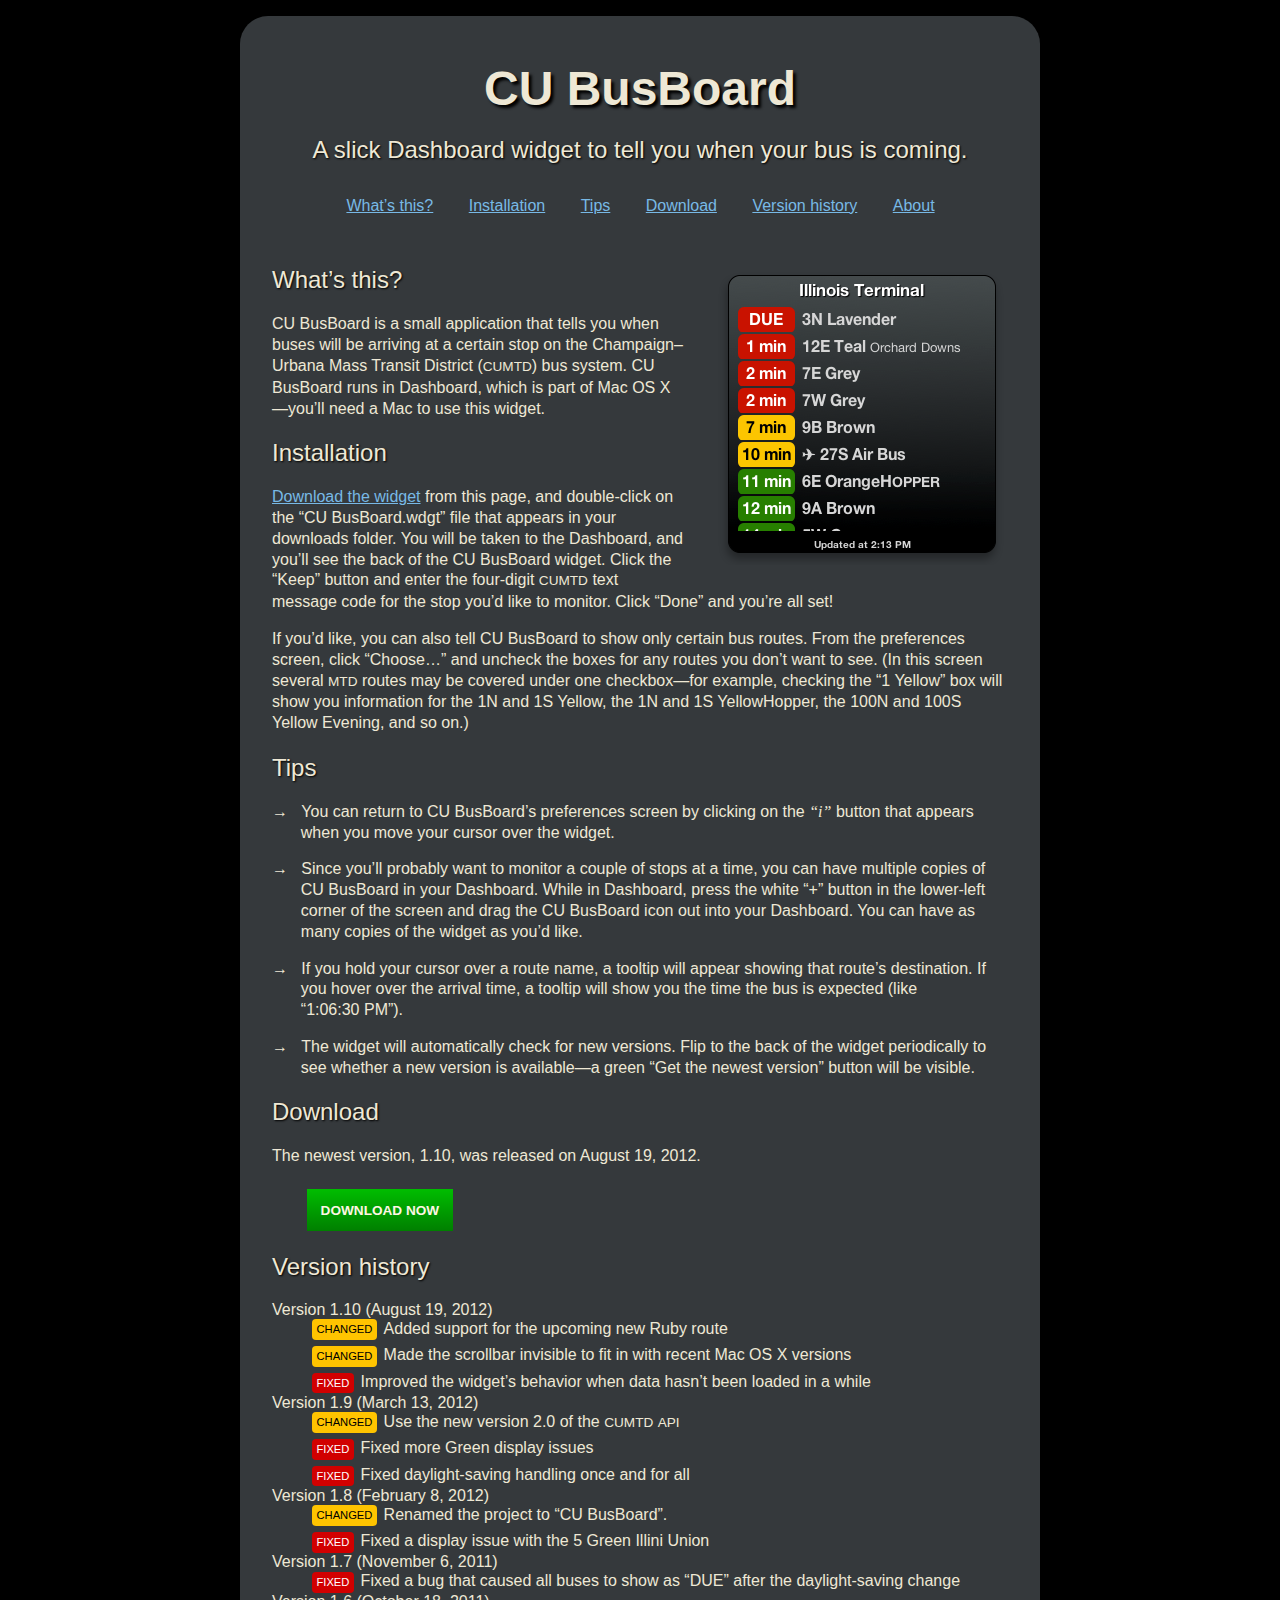
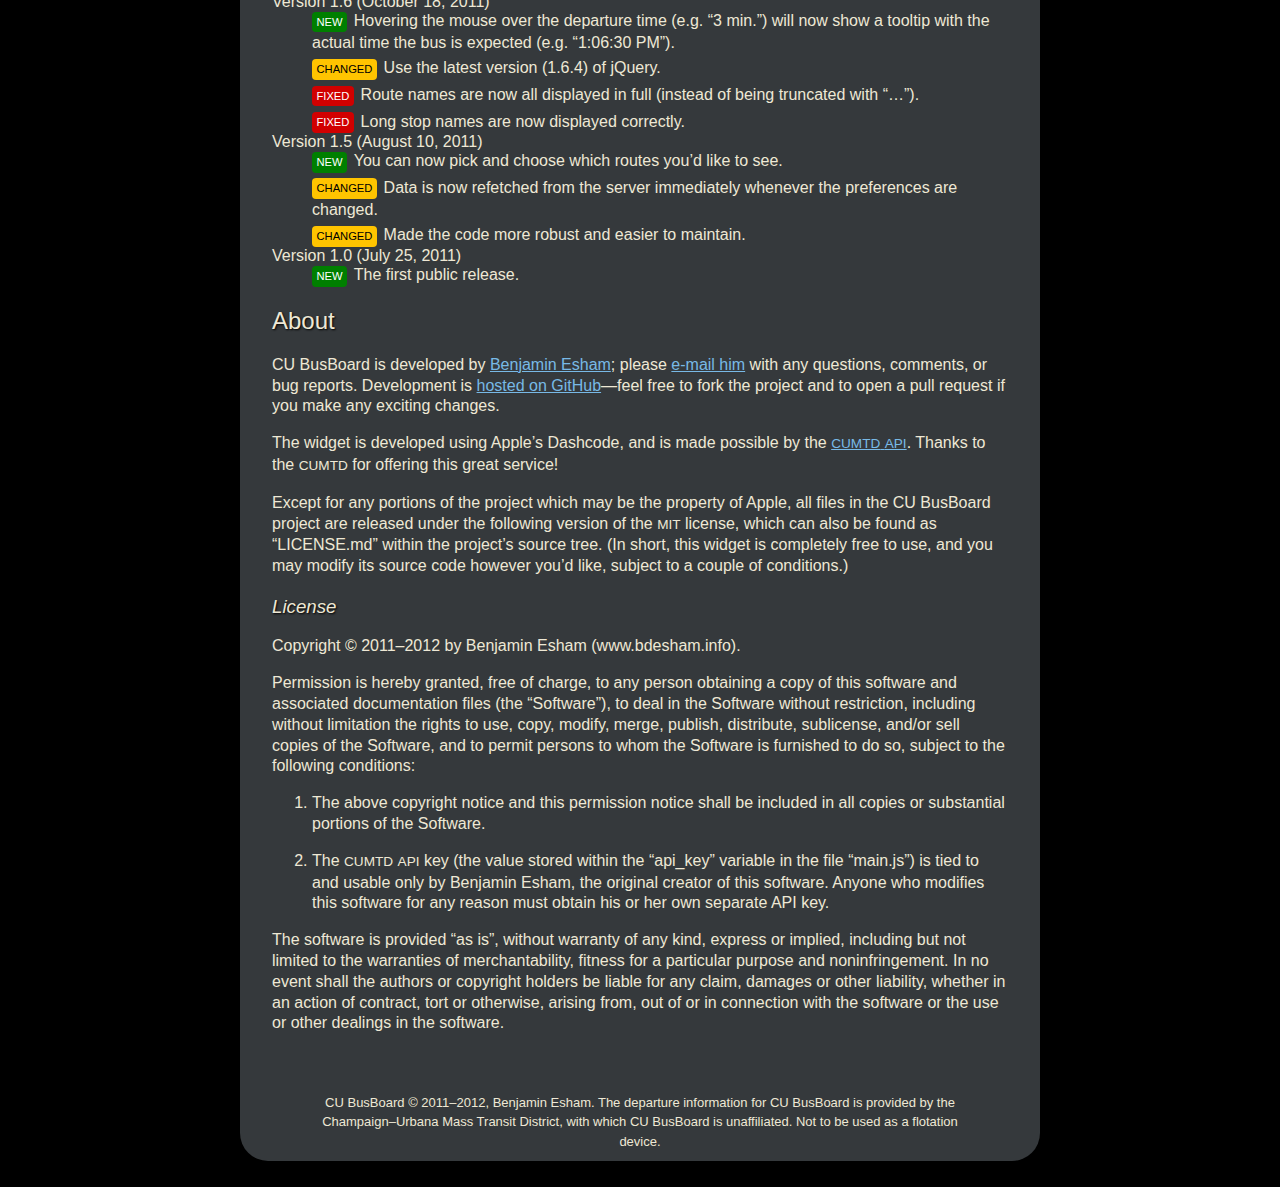
==== index.html @ a44c21e2 "Add "sizes" attribute to icon link" ====
<!DOCTYPE html>

<html itemscope itemtype="http://schema.org/SoftwareApplication">

<head>
	<meta charset="utf-8"/>
	<meta name="viewport" content="width=800"/>
	<meta itemprop="inLanguage" content="en"/>
	<meta itemprop="countriesSupported" content="us"/>

	<link rel="stylesheet" type="text/css" href="style.css"/>
	<!--[if lt IE 9]><script src="http://html5shim.googlecode.com/svn/trunk/html5.js"></script><![endif]--> 

	<title>CU BusBoard</title>

	<link rel="icon" type="image/png" sizes="16x16 32x32" href="/cu-busboard/favicon.png"/>
	<link rel="canonical" href="http://bdesham.github.com/cu-busboard/"/>

	<script type="text/javascript">
		var _gaq = [['_setAccount', 'UA-24697270-1'], ['_trackPageview']];

		(function() {
		var ga = document.createElement('script');
		ga.src ='http://www.google-analytics.com/ga.js';
		var s = document.getElementsByTagName('script')[0];
		s.parentNode.insertBefore(ga, s);
		})();
	</script>
</head>

<body>
	
<div id="content">

<hgroup>
	<h1 itemprop="name">CU BusBoard</h1>
	<h2>A slick Dashboard widget to tell you when your bus is coming.</h2>
</hgroup>

<nav>
<ul>
	<li><a href="#whatsthis">What’s this?</a></li>
	<li><a href="#installation">Installation</a></li>
	<li><a href="#tips">Tips</a></li>
	<li><a href="#download">Download</a></li>
	<li><a href="#versionhistory">Version history</a></li>
	<li><a href="#about">About</a></li>
</ul>
</nav>

<div id="main-content">

<div id="screenshot"><img src="screenshot.png" width="292" height="302" alt="Screenshot" itemprop="screenshot"/></div>

<section id="whatsthis">

<h2>What’s this?</h2>

<p>CU BusBoard is a small application that tells you when buses will be arriving at a certain stop on the Champaign–Urbana Mass Transit District (<abbr>CUMTD</abbr>) bus system. CU BusBoard runs in Dashboard, which is part of <span itemprop="operatingSystem">Mac OS X</span>—you’ll need a Mac to use this widget.</p>

</section>

<section id="installation">

<h2>Installation</h2>

<p><a href="#download">Download the widget</a> from this page, and double-click on the “CU BusBoard.wdgt” file that appears in your downloads folder. You will be taken to the Dashboard, and you’ll see the back of the CU BusBoard widget. Click the “Keep” button and enter the four-digit <abbr>CUMTD</abbr> text message code for the stop you’d like to monitor. Click “Done” and you’re all set!</p>

<p>If you’d like, you can also tell CU BusBoard to show only certain bus routes. From the preferences screen, click “Choose…” and uncheck the boxes for any routes you don’t want to see. (In this screen several <abbr>MTD</abbr> routes may be covered under one checkbox—for example, checking the “1 Yellow” box will show you information for the 1N and 1S Yellow, the 1N and 1S YellowHopper, the 100N and 100S Yellow Evening, and so on.)</p>

</section>

<section id="tips">

<h2>Tips</h2>

<ul class="tips">

<li>You can return to CU BusBoard’s preferences screen by clicking on the <span style="font-family: 'Times New Roman', serif; font-style: italic">“i”</span> button that appears when you move your cursor over the widget.</li>

<li>Since you’ll probably want to monitor a couple of stops at a time, you can have multiple copies of CU BusBoard in your Dashboard. While in Dashboard, press the white “+” button in the lower-left corner of the screen and drag the CU BusBoard icon out into your Dashboard. You can have as many copies of the widget as you’d like.</li>

<li>If you hold your cursor over a route name, a tooltip will appear showing that route’s destination. If you hover over the arrival time, a tooltip will show you the time the bus is expected (like “1:06:30&nbsp;PM”).</li>

<li>The widget will automatically check for new versions. Flip to the back of the widget periodically to see whether a new version is available—a green “Get the newest version” button will be visible.</li>

</ul>

</section>

<section id="download">

<h2>Download</h2>

<p>The newest version, <span itemprop="softwareVersion">1.10</span>, was released on <span itemprop="dateModified">August 19, 2012</span>.</p>

<p class="download-button"><a href="https://github.com/downloads/bdesham/cu-busboard/CU_BusBoard.zip" itemprop="downloadUrl">Download Now</a></p>

</section>

<section id="versionhistory">

<h2>Version history</h2>

<dl class="versions">
	<dt>Version 1.10 (August 19, 2012)</dt>
	<dd><ul itemprop="releaseNotes">
		<li class="changed">Added support for the upcoming new Ruby route</li>
		<li class="changed">Made the scrollbar invisible to fit in with recent Mac OS X versions</li>
		<li class="fixed">Improved the widget’s behavior when data hasn’t been loaded in a while</li>
	</ul></dd>

	<dt>Version 1.9 (March 13, 2012)</dt>
	<dd><ul>
		<li class="changed">Use the new version 2.0 of the <abbr>CUMTD</abbr> <abbr>API</abbr></li>
		<li class="fixed">Fixed more Green display issues</li>
		<li class="fixed">Fixed daylight-saving handling once and for all</li>
	</ul></dd>

	<dt>Version 1.8 (February 8, 2012)</dt>
	<dd><ul>
		<li class="changed">Renamed the project to “CU BusBoard”.</li>
		<li class="fixed">Fixed a display issue with the 5 Green Illini Union</li>
	</ul></dd>

	<dt>Version 1.7 (November 6, 2011)</dt>
	<dd><ul>
		<li class="fixed">Fixed a bug that caused all buses to show as “DUE” after the daylight-saving change</li>
	</ul></dd>

	<dt>Version 1.6 (October 18, 2011)</dt>
	<dd><ul>
		<li class="new">Hovering the mouse over the departure time (e.g.&nbsp;“3&nbsp;min.”) will now show a tooltip with the actual time the bus is expected (e.g.&nbsp;“1:06:30&nbsp;PM”).</li>
		<li class="changed">Use the latest version (1.6.4) of jQuery.</li>
		<li class="fixed">Route names are now all displayed in full (instead of being truncated with&nbsp;“…”).</li>
		<li class="fixed">Long stop names are now displayed correctly.</li>
	</ul></dd>

	<dt>Version 1.5 (August 10, 2011)</dt>
	<dd><ul>
		<li class="new">You can now pick and choose which routes you’d like to see.</li>
		<li class="changed">Data is now refetched from the server immediately whenever the preferences are changed.</li>
		<li class="changed">Made the code more robust and easier to maintain.</li>
	</ul></dd>

	<dt>Version 1.0 (July 25, 2011)</dt>
	<dd><ul>
		<li class="new">The first public release.</li>
	</ul></dd>
</dl>

</section>

<section id="about">

<h2>About</h2>

<p>CU BusBoard is developed by <a href="http://www.bdesham.info">Benjamin Esham</a>; please <a href="mailto:&#x63;&#x75;&#x62;&#x75;&#x73;&#x62;&#x6f;&#x61;&#x72;&#x64;&#x40;&#x62;&#x64;&#x65;&#x73;&#x68;&#x61;&#x6d;&#x2e;&#x69;&#x6e;&#x66;&#x6f;">e-mail him</a> with any questions, comments, or bug reports. Development is <a href="https://github.com/bdesham/cu-busboard">hosted on GitHub</a>—feel free to fork the project and to open a pull request if you make any exciting changes.</p>

<p>The widget is developed using Apple’s Dashcode, and is made possible by the <a href="http://developer.cumtd.com/"><abbr>CUMTD</abbr> <abbr>API</abbr></a>. Thanks to the <abbr>CUMTD</abbr> for offering this great service!</p>

<p>Except for any portions of the project which may be the property of Apple, all files in the CU BusBoard project are released under the following version of the <abbr>MIT</abbr> license, which can also be found as “LICENSE.md” within the project’s source tree. (In short, this widget is completely free to use, and you may modify its source code however you’d like, subject to a couple of conditions.)</p>

<h3>License</h3>

<p>Copyright © 2011&ndash;2012 by <span itemprop="author">Benjamin Esham</span> (www.bdesham.info).</p>

<p>Permission is hereby granted, free of charge, to any person obtaining a copy of this software and associated documentation files (the “Software”), to deal in the Software without restriction, including without limitation the rights to use, copy, modify, merge, publish, distribute, sublicense, and/or sell copies of the Software, and to permit persons to whom the Software is furnished to do so, subject to the following conditions:</p>

<ol>
	<li><p>The above copyright notice and this permission notice shall be included in all copies or substantial portions of the Software.</p></li>
	<li><p>The <abbr>CUMTD</abbr> <abbr>API</abbr> key (the value stored within the “api_key” variable in the file “main.js”) is tied to and usable only by Benjamin Esham, the original creator of this software. Anyone who modifies this software for any reason must obtain his or her own separate API key.</p></li>
</ol>

<p><strong>The software is provided “as is”, without warranty of any kind, express or implied, including but not limited to the warranties of merchantability, fitness for a particular purpose and noninfringement. In no event shall the authors or copyright holders be liable for any claim, damages or other liability, whether in an action of contract, tort or otherwise, arising from, out of or in connection with the software or the use or other dealings in the software.</strong></p>

</section>

</div>

<footer>

<p>CU BusBoard © 2011&ndash;2012, Benjamin Esham. The departure information for CU BusBoard is provided by the Champaign–Urbana Mass Transit District, with which CU BusBoard is unaffiliated. Not to be used as a flotation device.</p>

</footer>

</div>

</body>

</html>
---- style.css ----
body {
  background-color: black;
  color: #eee8d5;
  max-width: 800px;
  font-family: "Helvetica Neue", "Helvetica", "Arial", sans-serif;
  font-size: 16px;
  margin: 0px auto; }
  body ::selection,
  body ::-moz-selection,
  body ::-webkit-selection {
    background-color: #ff6916;
    color: #eee8d5; }
  body a:link {
    color: #78b9e6; }
  body a:visited {
    color: #268bd2; }
  body a:hover {
    color: #fdf6e3; }
  body abbr {
    font-size: 85%; }
  body hgroup {
    text-align: center;
    color: #eee8d5;
    margin-top: 1em;
    margin-bottom: 0px;
    padding-top: 0.8em;
    padding-bottom: 0.8em; }
    body hgroup h1 {
      text-shadow: black 3px 3px 3px;
      font-size: 3em;
      margin-bottom: 0em; }
    body hgroup h2 {
      text-shadow: black 1px 1px 2px;
      font-weight: 200;
      font-size: 1.5em; }
  body nav ul {
    list-style-type: none;
    text-align: center;
    margin: 0em;
    padding: 0em; }
    body nav ul li {
      padding: 0em;
      margin-right: -1px;
      display: inline; }
    body nav ul li + li {
      padding-left: 2em; }
  body div#content {
    -moz-border-radius: 28px 28px 28px 28px;
    -webkit-border-radius: 28px 28px 28px 28px;
    border-radius: 28px 28px 28px 28px;
    background-color: #35393c; }
    body div#content div#main-content {
      margin: 0px;
      padding: 2em;
      /*> section:target > h2:after {
      		content: "\0020\2190";
      		font-family: "Lucida Grande", sans-serif;
      		color: $orange;
      }*/ }
      body div#content div#main-content > section > h2 {
        text-shadow: black 1px 1px 2px;
        font-weight: 400; }
      body div#content div#main-content > section > h3 {
        text-shadow: black 1px 1px 2px;
        font-weight: 400;
        font-style: italic; }
      body div#content div#main-content p, body div#content div#main-content ul li {
        font-weight: 200;
        line-height: 1.3em; }
        body div#content div#main-content p strong, body div#content div#main-content ul li strong {
          font-weight: normal; }
      body div#content div#main-content div#screenshot img {
        float: right;
        padding: 1em 0em;
        margin-left: 2em; }
        @media screen and (max-width: 600px) {
          body div#content div#main-content div#screenshot img {
            float: none;
            clear: both;
            padding: 0em;
            width: 292px;
            margin: 0em auto; } }
      body div#content div#main-content ul.tips {
        list-style: none;
        padding-left: 1.8em; }
        body div#content div#main-content ul.tips li {
          text-indent: -1.8em; }
        body div#content div#main-content ul.tips li + li {
          margin-top: 1em; }
        body div#content div#main-content ul.tips li:before {
          content: "\2192\00A0\00A0\00A0"; }
      body div#content div#main-content p.download-button {
        margin: 2em; }
        body div#content div#main-content p.download-button a:link,
        body div#content div#main-content p.download-button a:visited,
        body div#content div#main-content p.download-button a:hover {
          background: #00bd00;
          background: -moz-linear-gradient(top, #00bd00 0%, #007f00 100%);
          background: -webkit-gradient(linear, left top, left bottom, color-stop(0%, #00bd00), color-stop(100%, #007f00));
          background: -webkit-linear-gradient(top, #00bd00 0%, #007f00 100%);
          background: -o-linear-gradient(top, #00bd00 0%, #007f00 100%);
          background: -ms-linear-gradient(top, #00bd00 0%, #007f00 100%);
          filter: progid:DXImageTransform.Microsoft.gradient(startColorstr='#00bd00', 		endColorstr='#007f00', GradientType=0);
          background: linear-gradient(top, #00bd00 0%, #007f00 100%);
          color: #fdf6e3;
          padding: 1em;
          text-transform: uppercase;
          font-size: 85%;
          font-weight: bold; }
        body div#content div#main-content p.download-button a:link {
          border: 3px solid #35393c;
          text-decoration: none; }
        body div#content div#main-content p.download-button a:hover {
          -moz-border-radius: 4px 4px 4px 4px;
          -webkit-border-radius: 4px 4px 4px 4px;
          border-radius: 4px 4px 4px 4px;
          border: 3px solid #fdf6e3;
          text-decoration: underline; }
      body div#content div#main-content dl.versions dd {
        margin-left: 0em; }
        body div#content div#main-content dl.versions dd ul {
          list-style-type: none; }
          body div#content div#main-content dl.versions dd ul li {
            margin-left: 0em; }
          body div#content div#main-content dl.versions dd ul li + li {
            margin-top: 0.3em; }
          body div#content div#main-content dl.versions dd ul li.new:before {
            background-color: #007f00;
            -moz-border-radius: 4px 4px 4px 4px;
            -webkit-border-radius: 4px 4px 4px 4px;
            border-radius: 4px 4px 4px 4px;
            content: "New";
            text-transform: uppercase;
            font-size: 70%;
            color: white;
            margin-right: 0.6em;
            padding: 0.4em; }
          body div#content div#main-content dl.versions dd ul li.changed:before {
            background-color: #ffc400;
            -moz-border-radius: 4px 4px 4px 4px;
            -webkit-border-radius: 4px 4px 4px 4px;
            border-radius: 4px 4px 4px 4px;
            content: "Changed";
            text-transform: uppercase;
            font-size: 70%;
            color: black;
            margin-right: 0.6em;
            padding: 0.4em; }
          body div#content div#main-content dl.versions dd ul li.fixed:before {
            background-color: #d10000;
            -moz-border-radius: 4px 4px 4px 4px;
            -webkit-border-radius: 4px 4px 4px 4px;
            border-radius: 4px 4px 4px 4px;
            content: "Fixed";
            text-transform: uppercase;
            font-size: 70%;
            color: white;
            margin-right: 0.6em;
            padding: 0.4em; }
  body footer {
    text-align: center;
    color: #eee8d5;
    font-size: small;
    padding-top: 0.8em;
    padding-bottom: 0.8em;
    margin-bottom: 2em; }
    body footer p {
      width: 80%;
      margin: 0em auto;
      line-height: 1.5em; }

@media only screen and (max-device-width: 480px) {
  body {
    background-color: #35393c; } }
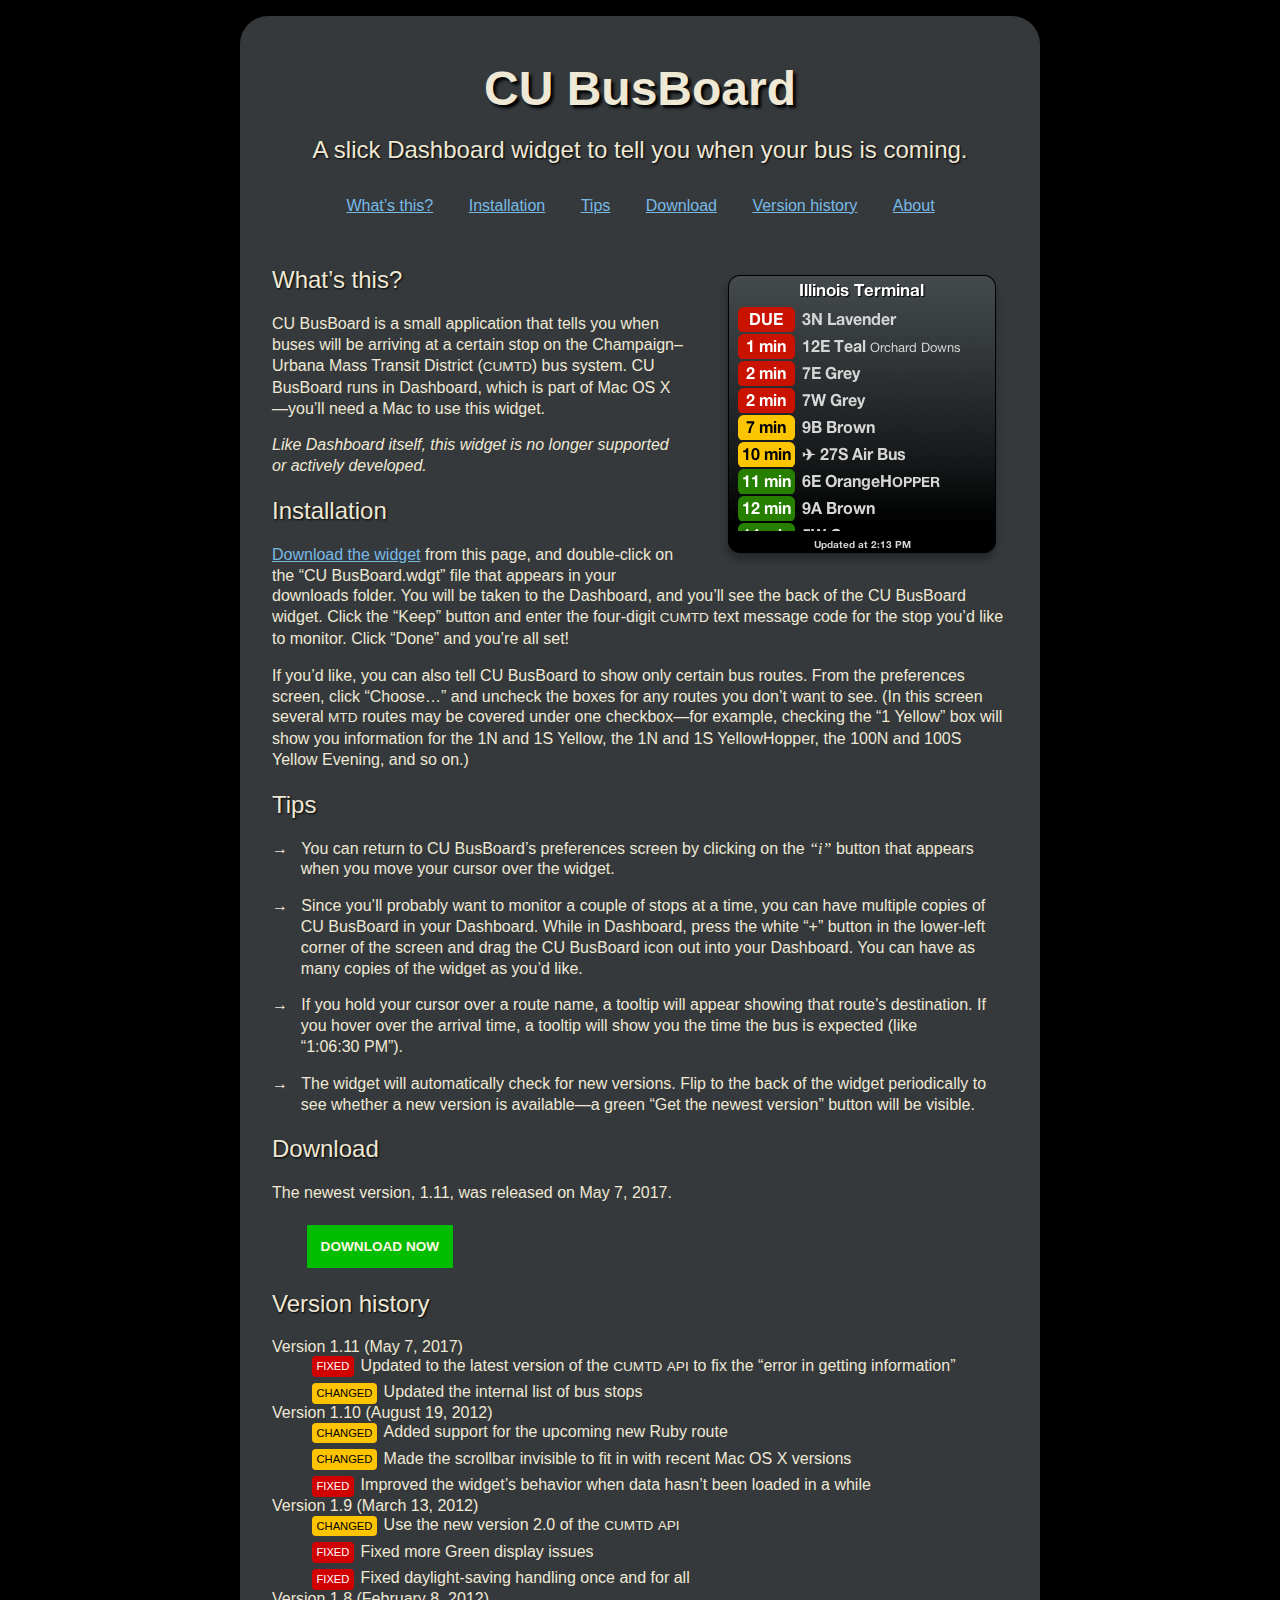
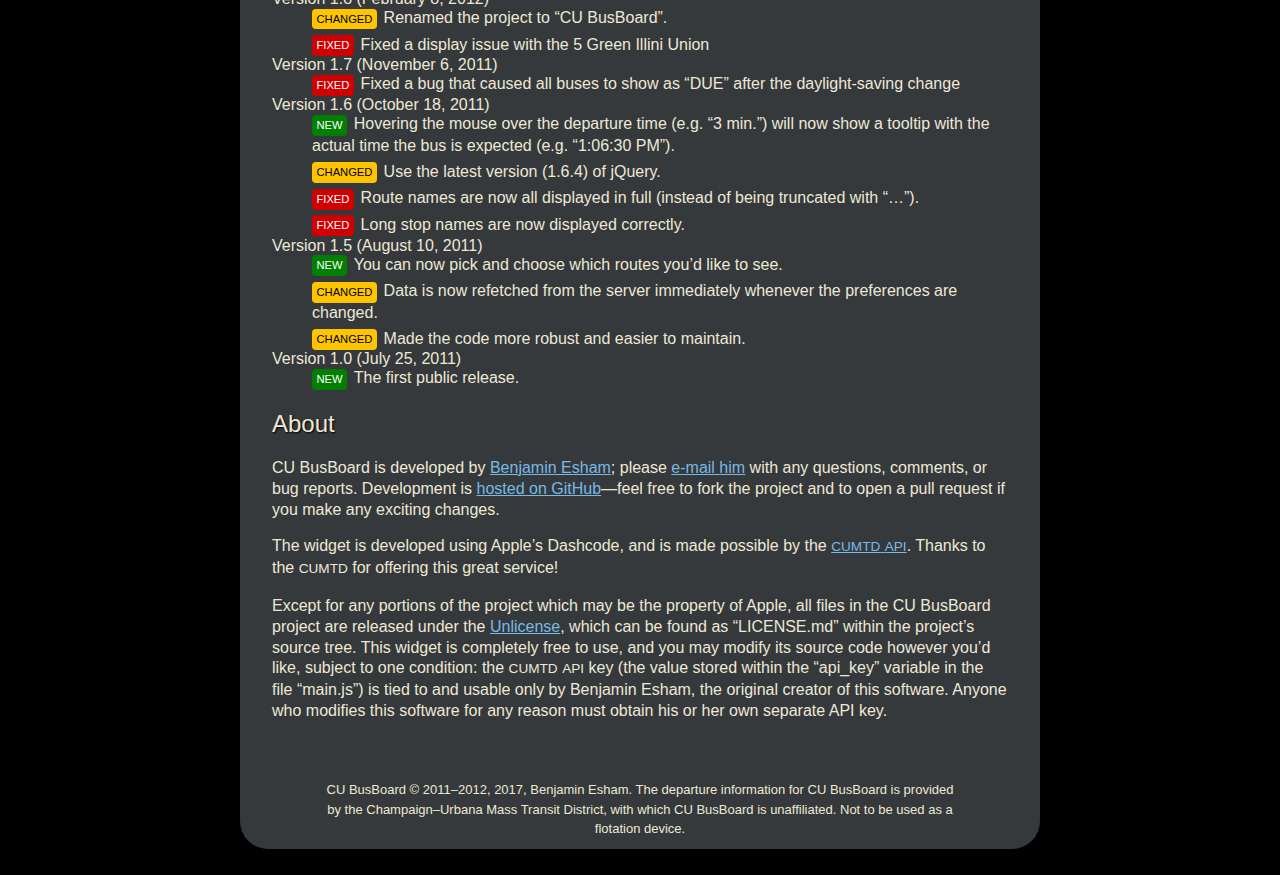
==== commit 845bc89b: "Overhaul the page; update for 1.11" ====
--- a/index.html
+++ b/index.html
@@ -14,14 +14,14 @@
 	<title>CU BusBoard</title>
 
 	<link rel="icon" type="image/png" sizes="16x16 32x32" href="/cu-busboard/favicon.png"/>
-	<link rel="canonical" href="http://bdesham.github.com/cu-busboard/"/>
+	<link rel="canonical" href="https://bdesham.github.com/cu-busboard/"/>
 
 	<script type="text/javascript">
 		var _gaq = [['_setAccount', 'UA-24697270-1'], ['_trackPageview']];
 
 		(function() {
 		var ga = document.createElement('script');
-		ga.src ='http://www.google-analytics.com/ga.js';
+		ga.src ='//www.google-analytics.com/ga.js';
 		var s = document.getElementsByTagName('script')[0];
 		s.parentNode.insertBefore(ga, s);
 		})();
@@ -58,6 +58,8 @@
 
 <p>CU BusBoard is a small application that tells you when buses will be arriving at a certain stop on the Champaign–Urbana Mass Transit District (<abbr>CUMTD</abbr>) bus system. CU BusBoard runs in Dashboard, which is part of <span itemprop="operatingSystem">Mac OS X</span>—you’ll need a Mac to use this widget.</p>
 
+<p><strong><em>Like Dashboard itself, this widget is no longer supported or actively developed.</em></strong></p>
+
 </section>
 
 <section id="installation">
@@ -92,7 +94,7 @@
 
 <h2>Download</h2>
 
-<p>The newest version, <span itemprop="softwareVersion">1.10</span>, was released on <span itemprop="dateModified">August 19, 2012</span>.</p>
+<p>The newest version, <span itemprop="softwareVersion">1.11</span>, was released on <span itemprop="dateModified">May 7, 2017</span>.</p>
 
 <p class="download-button"><a href="https://github.com/downloads/bdesham/cu-busboard/CU_BusBoard.zip" itemprop="downloadUrl">Download Now</a></p>
 
@@ -103,8 +105,14 @@
 <h2>Version history</h2>
 
 <dl class="versions">
+	<dt>Version 1.11 (May 7, 2017)</dt>
+	<dd><ul itemprop="releaseNotes">
+		<li class="fixed">Updated to the latest version of the <abbr>CUMTD</abbr> <abbr>API</abbr> to fix the “error in getting information”</li>
+		<li class="changed">Updated the internal list of bus stops</li>
+	</ul></dd>
+
 	<dt>Version 1.10 (August 19, 2012)</dt>
-	<dd><ul itemprop="releaseNotes">
+	<dd><ul>
 		<li class="changed">Added support for the upcoming new Ruby route</li>
 		<li class="changed">Made the scrollbar invisible to fit in with recent Mac OS X versions</li>
 		<li class="fixed">Improved the widget’s behavior when data hasn’t been loaded in a while</li>
@@ -155,24 +163,11 @@
 
 <h2>About</h2>
 
-<p>CU BusBoard is developed by <a href="http://www.bdesham.info">Benjamin Esham</a>; please <a href="mailto:&#x63;&#x75;&#x62;&#x75;&#x73;&#x62;&#x6f;&#x61;&#x72;&#x64;&#x40;&#x62;&#x64;&#x65;&#x73;&#x68;&#x61;&#x6d;&#x2e;&#x69;&#x6e;&#x66;&#x6f;">e-mail him</a> with any questions, comments, or bug reports. Development is <a href="https://github.com/bdesham/cu-busboard">hosted on GitHub</a>—feel free to fork the project and to open a pull request if you make any exciting changes.</p>
+<p>CU BusBoard is developed by <a href="https://esham.io">Benjamin Esham</a>; please <a href="mailto:&#x63;&#x75;&#x62;&#x75;&#x73;&#x62;&#x6f;&#x61;&#x72;&#x64;&#x40;&#x62;&#x64;&#x65;&#x73;&#x68;&#x61;&#x6d;&#x2e;&#x69;&#x6e;&#x66;&#x6f;">e-mail him</a> with any questions, comments, or bug reports. Development is <a href="https://github.com/bdesham/cu-busboard">hosted on GitHub</a>—feel free to fork the project and to open a pull request if you make any exciting changes.</p>
 
 <p>The widget is developed using Apple’s Dashcode, and is made possible by the <a href="http://developer.cumtd.com/"><abbr>CUMTD</abbr> <abbr>API</abbr></a>. Thanks to the <abbr>CUMTD</abbr> for offering this great service!</p>
 
-<p>Except for any portions of the project which may be the property of Apple, all files in the CU BusBoard project are released under the following version of the <abbr>MIT</abbr> license, which can also be found as “LICENSE.md” within the project’s source tree. (In short, this widget is completely free to use, and you may modify its source code however you’d like, subject to a couple of conditions.)</p>
-
-<h3>License</h3>
-
-<p>Copyright © 2011&ndash;2012 by <span itemprop="author">Benjamin Esham</span> (www.bdesham.info).</p>
-
-<p>Permission is hereby granted, free of charge, to any person obtaining a copy of this software and associated documentation files (the “Software”), to deal in the Software without restriction, including without limitation the rights to use, copy, modify, merge, publish, distribute, sublicense, and/or sell copies of the Software, and to permit persons to whom the Software is furnished to do so, subject to the following conditions:</p>
-
-<ol>
-	<li><p>The above copyright notice and this permission notice shall be included in all copies or substantial portions of the Software.</p></li>
-	<li><p>The <abbr>CUMTD</abbr> <abbr>API</abbr> key (the value stored within the “api_key” variable in the file “main.js”) is tied to and usable only by Benjamin Esham, the original creator of this software. Anyone who modifies this software for any reason must obtain his or her own separate API key.</p></li>
-</ol>
-
-<p><strong>The software is provided “as is”, without warranty of any kind, express or implied, including but not limited to the warranties of merchantability, fitness for a particular purpose and noninfringement. In no event shall the authors or copyright holders be liable for any claim, damages or other liability, whether in an action of contract, tort or otherwise, arising from, out of or in connection with the software or the use or other dealings in the software.</strong></p>
+<p>Except for any portions of the project which may be the property of Apple, all files in the CU BusBoard project are released under the <a href="http://unlicense.org">Unlicense</a>, which can be found as “LICENSE.md” within the project’s source tree. This widget is completely free to use, and you may modify its source code however you’d like, subject to one condition: the <abbr>CUMTD</abbr> <abbr>API</abbr> key (the value stored within the “api_key” variable in the file “main.js”) is tied to and usable only by Benjamin Esham, the original creator of this software. Anyone who modifies this software for any reason must obtain his or her own separate API key.</p>
 
 </section>
 
@@ -180,7 +175,7 @@
 
 <footer>
 
-<p>CU BusBoard © 2011&ndash;2012, Benjamin Esham. The departure information for CU BusBoard is provided by the Champaign–Urbana Mass Transit District, with which CU BusBoard is unaffiliated. Not to be used as a flotation device.</p>
+<p>CU BusBoard © 2011&ndash;2012, 2017, Benjamin Esham. The departure information for CU BusBoard is provided by the Champaign–Urbana Mass Transit District, with which CU BusBoard is unaffiliated. Not to be used as a flotation device.</p>
 
 </footer>
 
--- a/style.css
+++ b/style.css
@@ -53,10 +53,10 @@
       margin: 0px;
       padding: 2em;
       /*> section:target > h2:after {
-      		content: "\0020\2190";
-      		font-family: "Lucida Grande", sans-serif;
-      		color: $orange;
-      }*/ }
+					content: "\0020\2190";
+					font-family: "Lucida Grande", sans-serif;
+					color: $orange;
+			}*/ }
       body div#content div#main-content > section > h2 {
         text-shadow: black 1px 1px 2px;
         font-weight: 400; }
@@ -95,12 +95,6 @@
         body div#content div#main-content p.download-button a:visited,
         body div#content div#main-content p.download-button a:hover {
           background: #00bd00;
-          background: -moz-linear-gradient(top, #00bd00 0%, #007f00 100%);
-          background: -webkit-gradient(linear, left top, left bottom, color-stop(0%, #00bd00), color-stop(100%, #007f00));
-          background: -webkit-linear-gradient(top, #00bd00 0%, #007f00 100%);
-          background: -o-linear-gradient(top, #00bd00 0%, #007f00 100%);
-          background: -ms-linear-gradient(top, #00bd00 0%, #007f00 100%);
-          filter: progid:DXImageTransform.Microsoft.gradient(startColorstr='#00bd00', 		endColorstr='#007f00', GradientType=0);
           background: linear-gradient(top, #00bd00 0%, #007f00 100%);
           color: #fdf6e3;
           padding: 1em;
@@ -114,8 +108,7 @@
           -moz-border-radius: 4px 4px 4px 4px;
           -webkit-border-radius: 4px 4px 4px 4px;
           border-radius: 4px 4px 4px 4px;
-          border: 3px solid #fdf6e3;
-          text-decoration: underline; }
+          border: 3px solid #fdf6e3; }
       body div#content div#main-content dl.versions dd {
         margin-left: 0em; }
         body div#content div#main-content dl.versions dd ul {
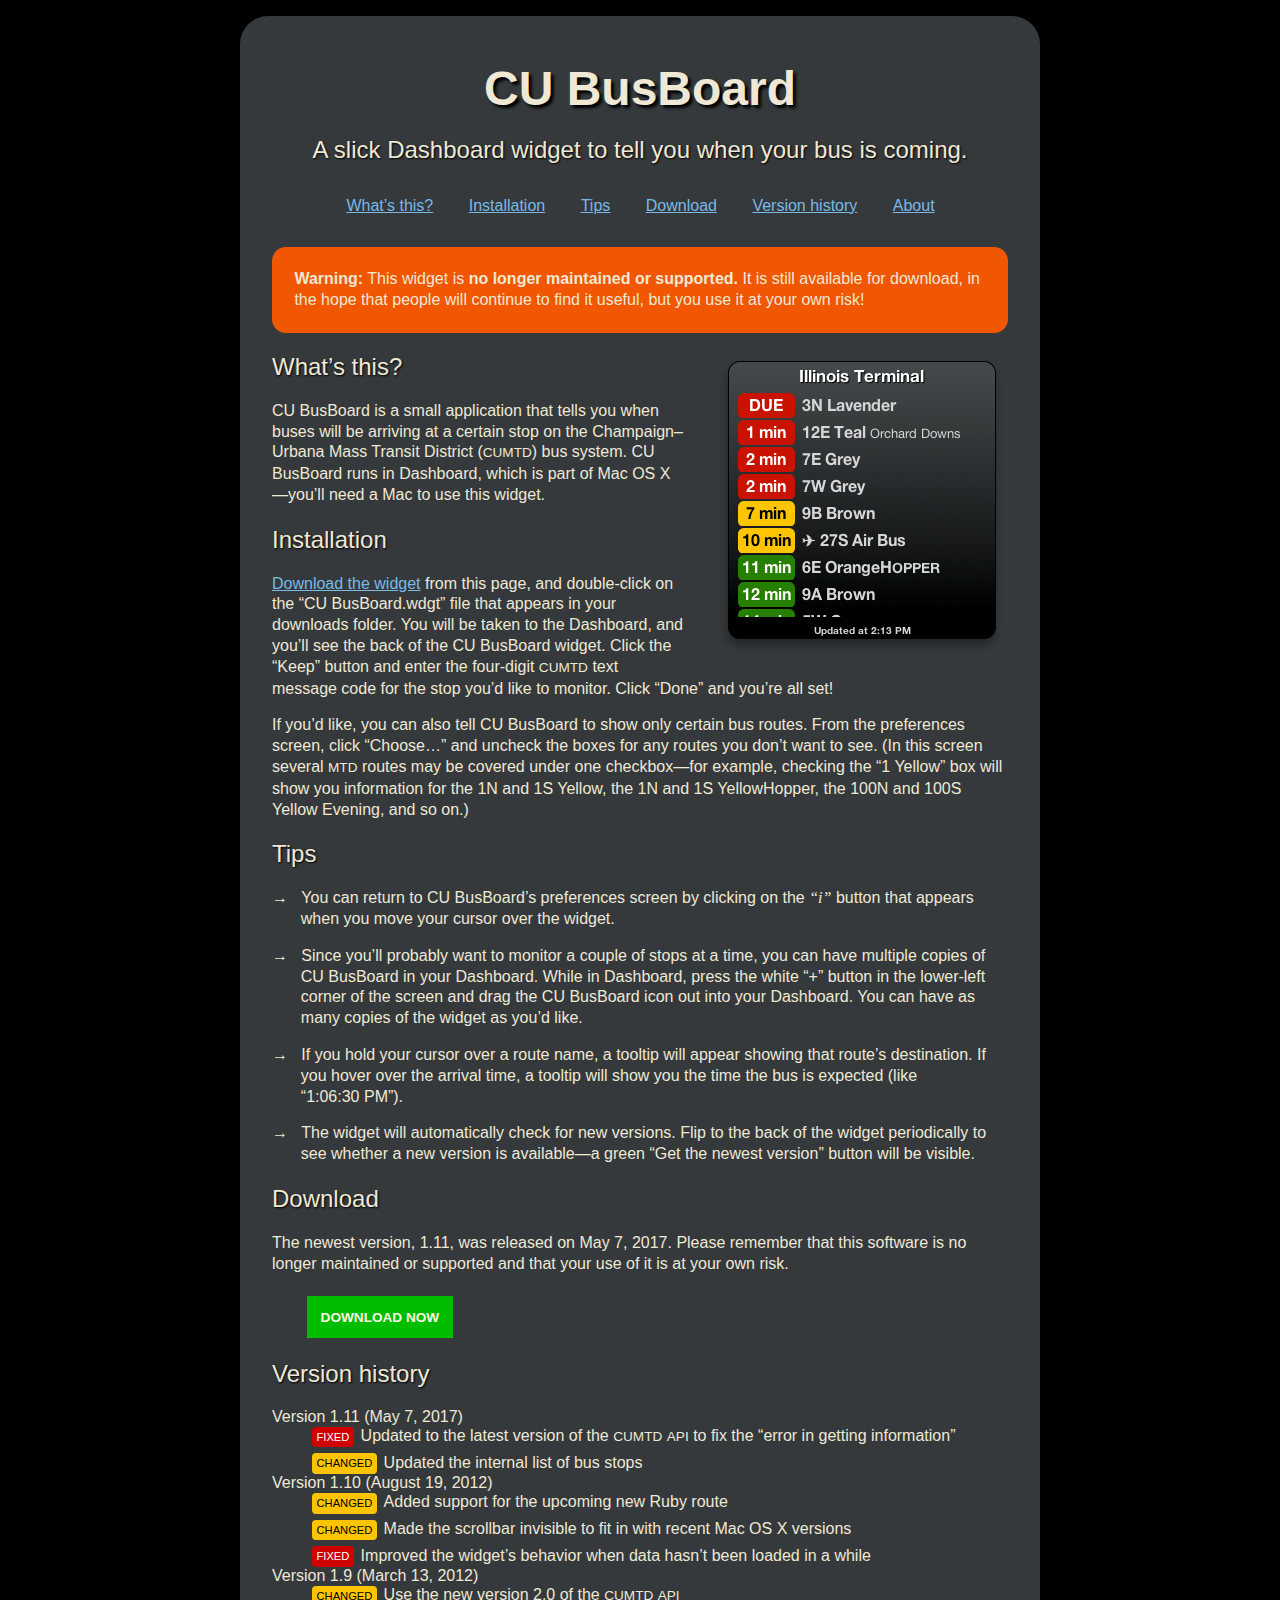
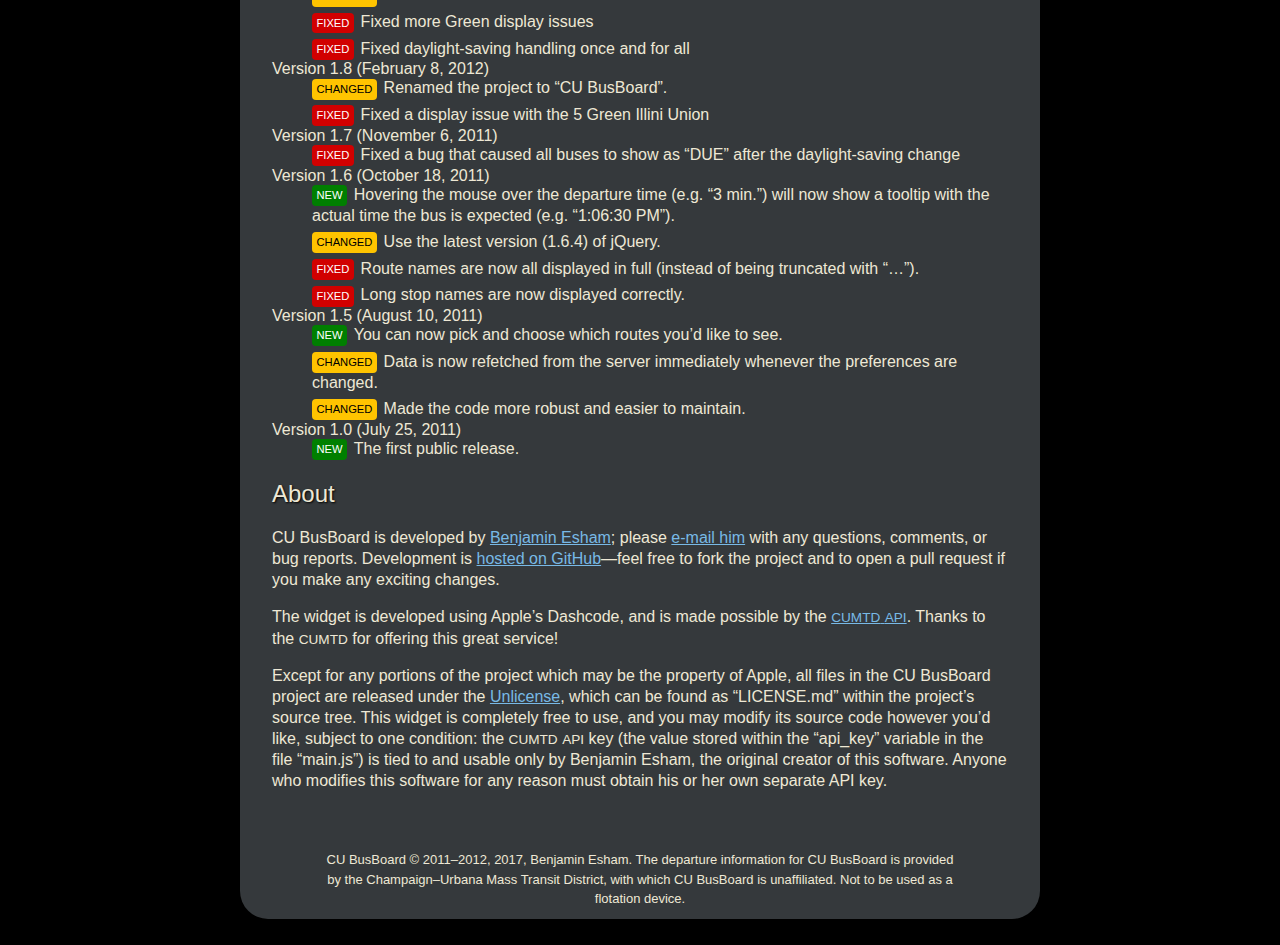
==== commit e4c76d98: "Make the deprecation notice more prominent" ====
--- a/index.html
+++ b/index.html
@@ -14,18 +14,7 @@
 	<title>CU BusBoard</title>
 
 	<link rel="icon" type="image/png" sizes="16x16 32x32" href="/cu-busboard/favicon.png"/>
-	<link rel="canonical" href="https://bdesham.github.com/cu-busboard/"/>
-
-	<script type="text/javascript">
-		var _gaq = [['_setAccount', 'UA-24697270-1'], ['_trackPageview']];
-
-		(function() {
-		var ga = document.createElement('script');
-		ga.src ='//www.google-analytics.com/ga.js';
-		var s = document.getElementsByTagName('script')[0];
-		s.parentNode.insertBefore(ga, s);
-		})();
-	</script>
+	<link rel="canonical" href="https://bdesham.github.io/cu-busboard/"/>
 </head>
 
 <body>
@@ -50,6 +39,12 @@
 
 <div id="main-content">
 
+<section id="deprecation-warning">
+
+<p><strong>Warning:</strong> This widget is <strong>no longer maintained or supported.</strong> It is still available for download, in the hope that people will continue to find it useful, but you use it at your own risk!</p>
+
+</section>
+
 <div id="screenshot"><img src="screenshot.png" width="292" height="302" alt="Screenshot" itemprop="screenshot"/></div>
 
 <section id="whatsthis">
@@ -57,8 +52,6 @@
 <h2>What’s this?</h2>
 
 <p>CU BusBoard is a small application that tells you when buses will be arriving at a certain stop on the Champaign–Urbana Mass Transit District (<abbr>CUMTD</abbr>) bus system. CU BusBoard runs in Dashboard, which is part of <span itemprop="operatingSystem">Mac OS X</span>—you’ll need a Mac to use this widget.</p>
-
-<p><strong><em>Like Dashboard itself, this widget is no longer supported or actively developed.</em></strong></p>
 
 </section>
 
@@ -94,9 +87,9 @@
 
 <h2>Download</h2>
 
-<p>The newest version, <span itemprop="softwareVersion">1.11</span>, was released on <span itemprop="dateModified">May 7, 2017</span>.</p>
+<p>The newest version, <span itemprop="softwareVersion">1.11</span>, was released on <span itemprop="dateModified">May 7, 2017</span>. Please remember that this software is <strong>no longer maintained or supported</strong> and that your use of it is <strong>at your own risk.</strong></p>
 
-<p class="download-button"><a href="https://github.com/downloads/bdesham/cu-busboard/CU_BusBoard.zip" itemprop="downloadUrl">Download Now</a></p>
+<p class="download-button"><a href="https://github.com/bdesham/cu-busboard/releases/download/v1.11/CU_BusBoard.zip" itemprop="downloadUrl">Download Now</a></p>
 
 </section>
 
--- a/style.css
+++ b/style.css
@@ -51,12 +51,7 @@
     background-color: #35393c; }
     body div#content div#main-content {
       margin: 0px;
-      padding: 2em;
-      /*> section:target > h2:after {
-					content: "\0020\2190";
-					font-family: "Lucida Grande", sans-serif;
-					color: $orange;
-			}*/ }
+      padding: 2em; }
       body div#content div#main-content > section > h2 {
         text-shadow: black 1px 1px 2px;
         font-weight: 400; }
@@ -69,6 +64,17 @@
         line-height: 1.3em; }
         body div#content div#main-content p strong, body div#content div#main-content ul li strong {
           font-weight: normal; }
+      body div#content div#main-content section#deprecation-warning {
+        background-color: #f15600;
+        padding: 1.4rem;
+        -moz-border-radius: 14px 14px 14px 14px;
+        -webkit-border-radius: 14px 14px 14px 14px;
+        border-radius: 14px 14px 14px 14px; }
+        body div#content div#main-content section#deprecation-warning p {
+          margin: 0;
+          font-weight: normal; }
+          body div#content div#main-content section#deprecation-warning p strong {
+            font-weight: bold; }
       body div#content div#main-content div#screenshot img {
         float: right;
         padding: 1em 0em;
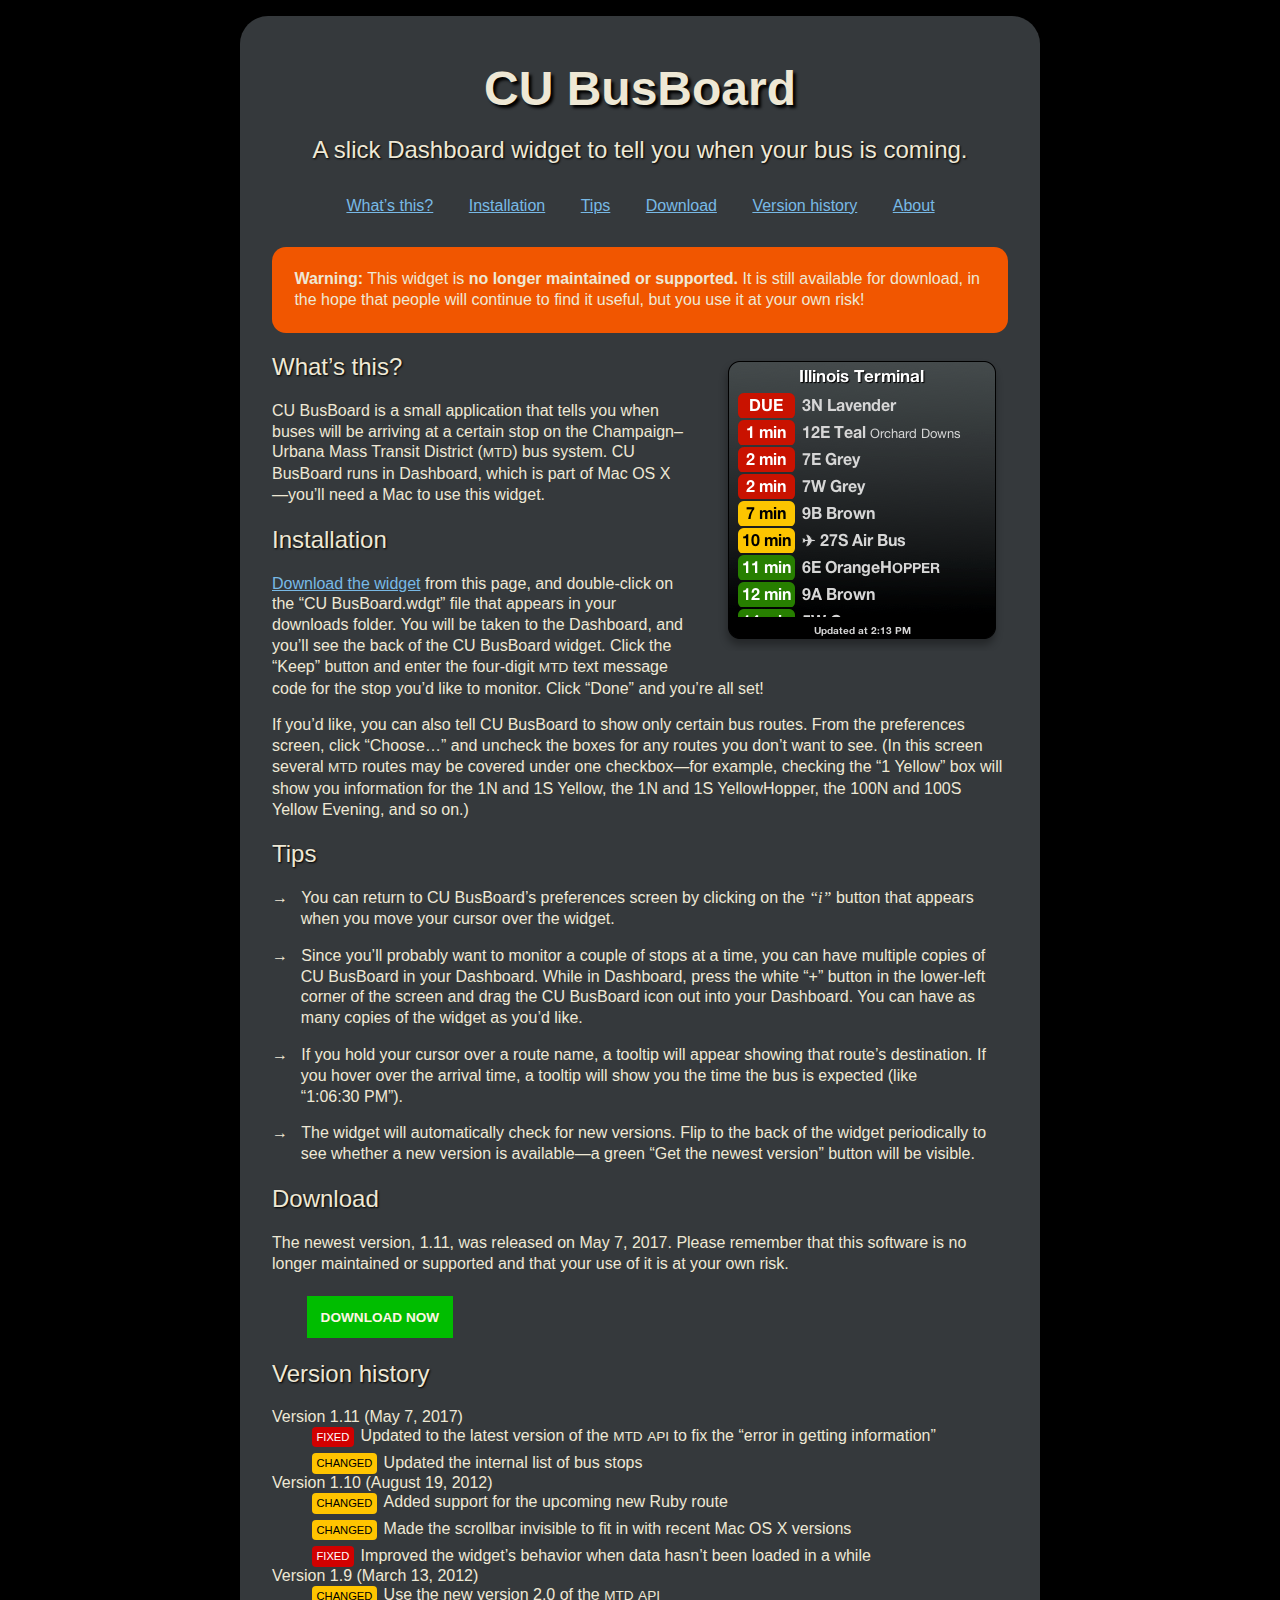
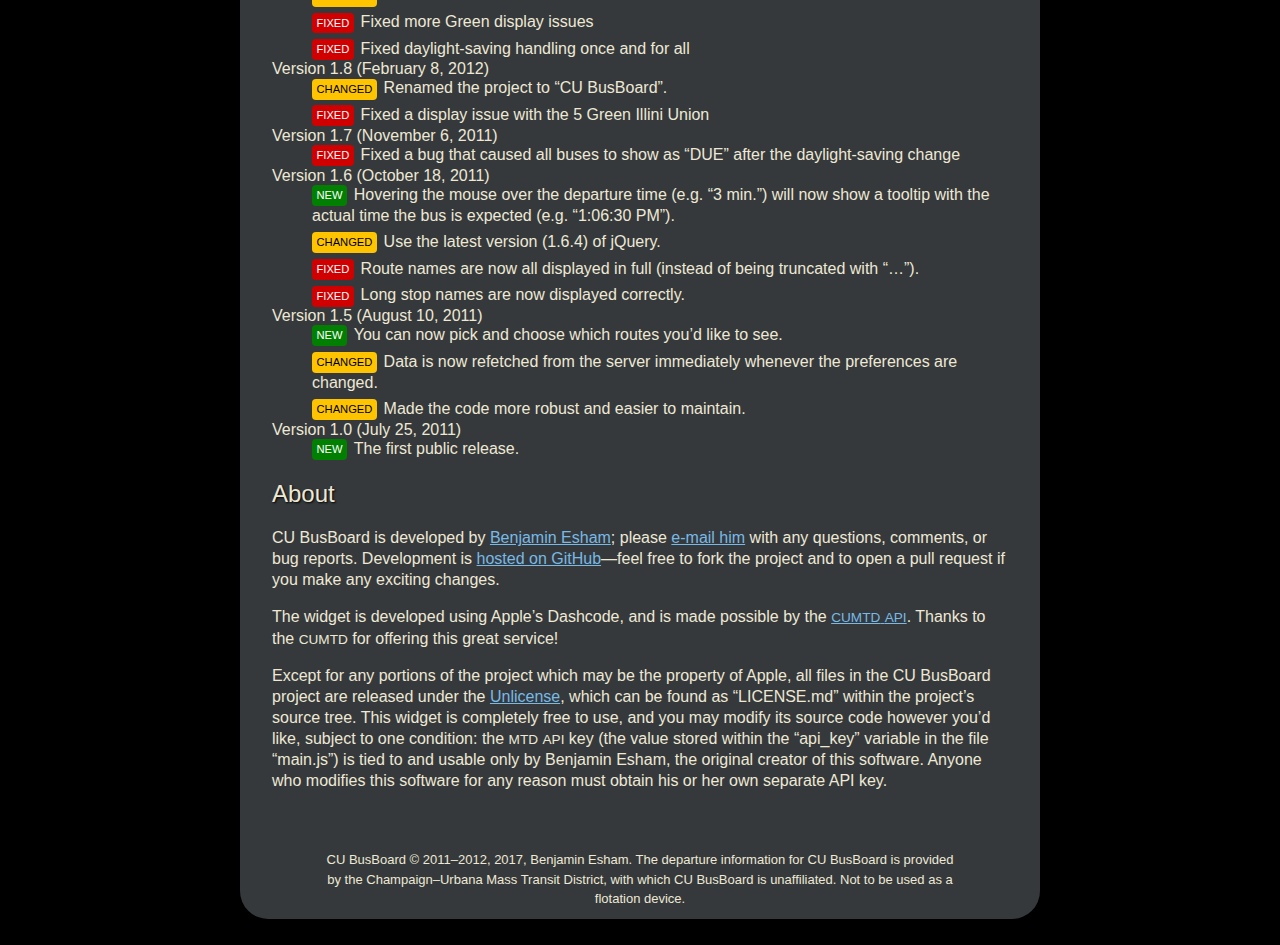
==== commit 8ca6dac6: "CUMTD -> MTD" ====
--- a/index.html
+++ b/index.html
@@ -51,7 +51,7 @@
 
 <h2>What’s this?</h2>
 
-<p>CU BusBoard is a small application that tells you when buses will be arriving at a certain stop on the Champaign–Urbana Mass Transit District (<abbr>CUMTD</abbr>) bus system. CU BusBoard runs in Dashboard, which is part of <span itemprop="operatingSystem">Mac OS X</span>—you’ll need a Mac to use this widget.</p>
+<p>CU BusBoard is a small application that tells you when buses will be arriving at a certain stop on the Champaign–Urbana Mass Transit District (<abbr>MTD</abbr>) bus system. CU BusBoard runs in Dashboard, which is part of <span itemprop="operatingSystem">Mac OS X</span>—you’ll need a Mac to use this widget.</p>
 
 </section>
 
@@ -59,7 +59,7 @@
 
 <h2>Installation</h2>
 
-<p><a href="#download">Download the widget</a> from this page, and double-click on the “CU BusBoard.wdgt” file that appears in your downloads folder. You will be taken to the Dashboard, and you’ll see the back of the CU BusBoard widget. Click the “Keep” button and enter the four-digit <abbr>CUMTD</abbr> text message code for the stop you’d like to monitor. Click “Done” and you’re all set!</p>
+<p><a href="#download">Download the widget</a> from this page, and double-click on the “CU BusBoard.wdgt” file that appears in your downloads folder. You will be taken to the Dashboard, and you’ll see the back of the CU BusBoard widget. Click the “Keep” button and enter the four-digit <abbr>MTD</abbr> text message code for the stop you’d like to monitor. Click “Done” and you’re all set!</p>
 
 <p>If you’d like, you can also tell CU BusBoard to show only certain bus routes. From the preferences screen, click “Choose…” and uncheck the boxes for any routes you don’t want to see. (In this screen several <abbr>MTD</abbr> routes may be covered under one checkbox—for example, checking the “1 Yellow” box will show you information for the 1N and 1S Yellow, the 1N and 1S YellowHopper, the 100N and 100S Yellow Evening, and so on.)</p>
 
@@ -100,7 +100,7 @@
 <dl class="versions">
 	<dt>Version 1.11 (May 7, 2017)</dt>
 	<dd><ul itemprop="releaseNotes">
-		<li class="fixed">Updated to the latest version of the <abbr>CUMTD</abbr> <abbr>API</abbr> to fix the “error in getting information”</li>
+		<li class="fixed">Updated to the latest version of the <abbr>MTD</abbr> <abbr>API</abbr> to fix the “error in getting information”</li>
 		<li class="changed">Updated the internal list of bus stops</li>
 	</ul></dd>
 
@@ -113,7 +113,7 @@
 
 	<dt>Version 1.9 (March 13, 2012)</dt>
 	<dd><ul>
-		<li class="changed">Use the new version 2.0 of the <abbr>CUMTD</abbr> <abbr>API</abbr></li>
+		<li class="changed">Use the new version 2.0 of the <abbr>MTD</abbr> <abbr>API</abbr></li>
 		<li class="fixed">Fixed more Green display issues</li>
 		<li class="fixed">Fixed daylight-saving handling once and for all</li>
 	</ul></dd>
@@ -160,7 +160,7 @@
 
 <p>The widget is developed using Apple’s Dashcode, and is made possible by the <a href="http://developer.cumtd.com/"><abbr>CUMTD</abbr> <abbr>API</abbr></a>. Thanks to the <abbr>CUMTD</abbr> for offering this great service!</p>
 
-<p>Except for any portions of the project which may be the property of Apple, all files in the CU BusBoard project are released under the <a href="http://unlicense.org">Unlicense</a>, which can be found as “LICENSE.md” within the project’s source tree. This widget is completely free to use, and you may modify its source code however you’d like, subject to one condition: the <abbr>CUMTD</abbr> <abbr>API</abbr> key (the value stored within the “api_key” variable in the file “main.js”) is tied to and usable only by Benjamin Esham, the original creator of this software. Anyone who modifies this software for any reason must obtain his or her own separate API key.</p>
+<p>Except for any portions of the project which may be the property of Apple, all files in the CU BusBoard project are released under the <a href="http://unlicense.org">Unlicense</a>, which can be found as “LICENSE.md” within the project’s source tree. This widget is completely free to use, and you may modify its source code however you’d like, subject to one condition: the <abbr>MTD</abbr> <abbr>API</abbr> key (the value stored within the “api_key” variable in the file “main.js”) is tied to and usable only by Benjamin Esham, the original creator of this software. Anyone who modifies this software for any reason must obtain his or her own separate API key.</p>
 
 </section>
 
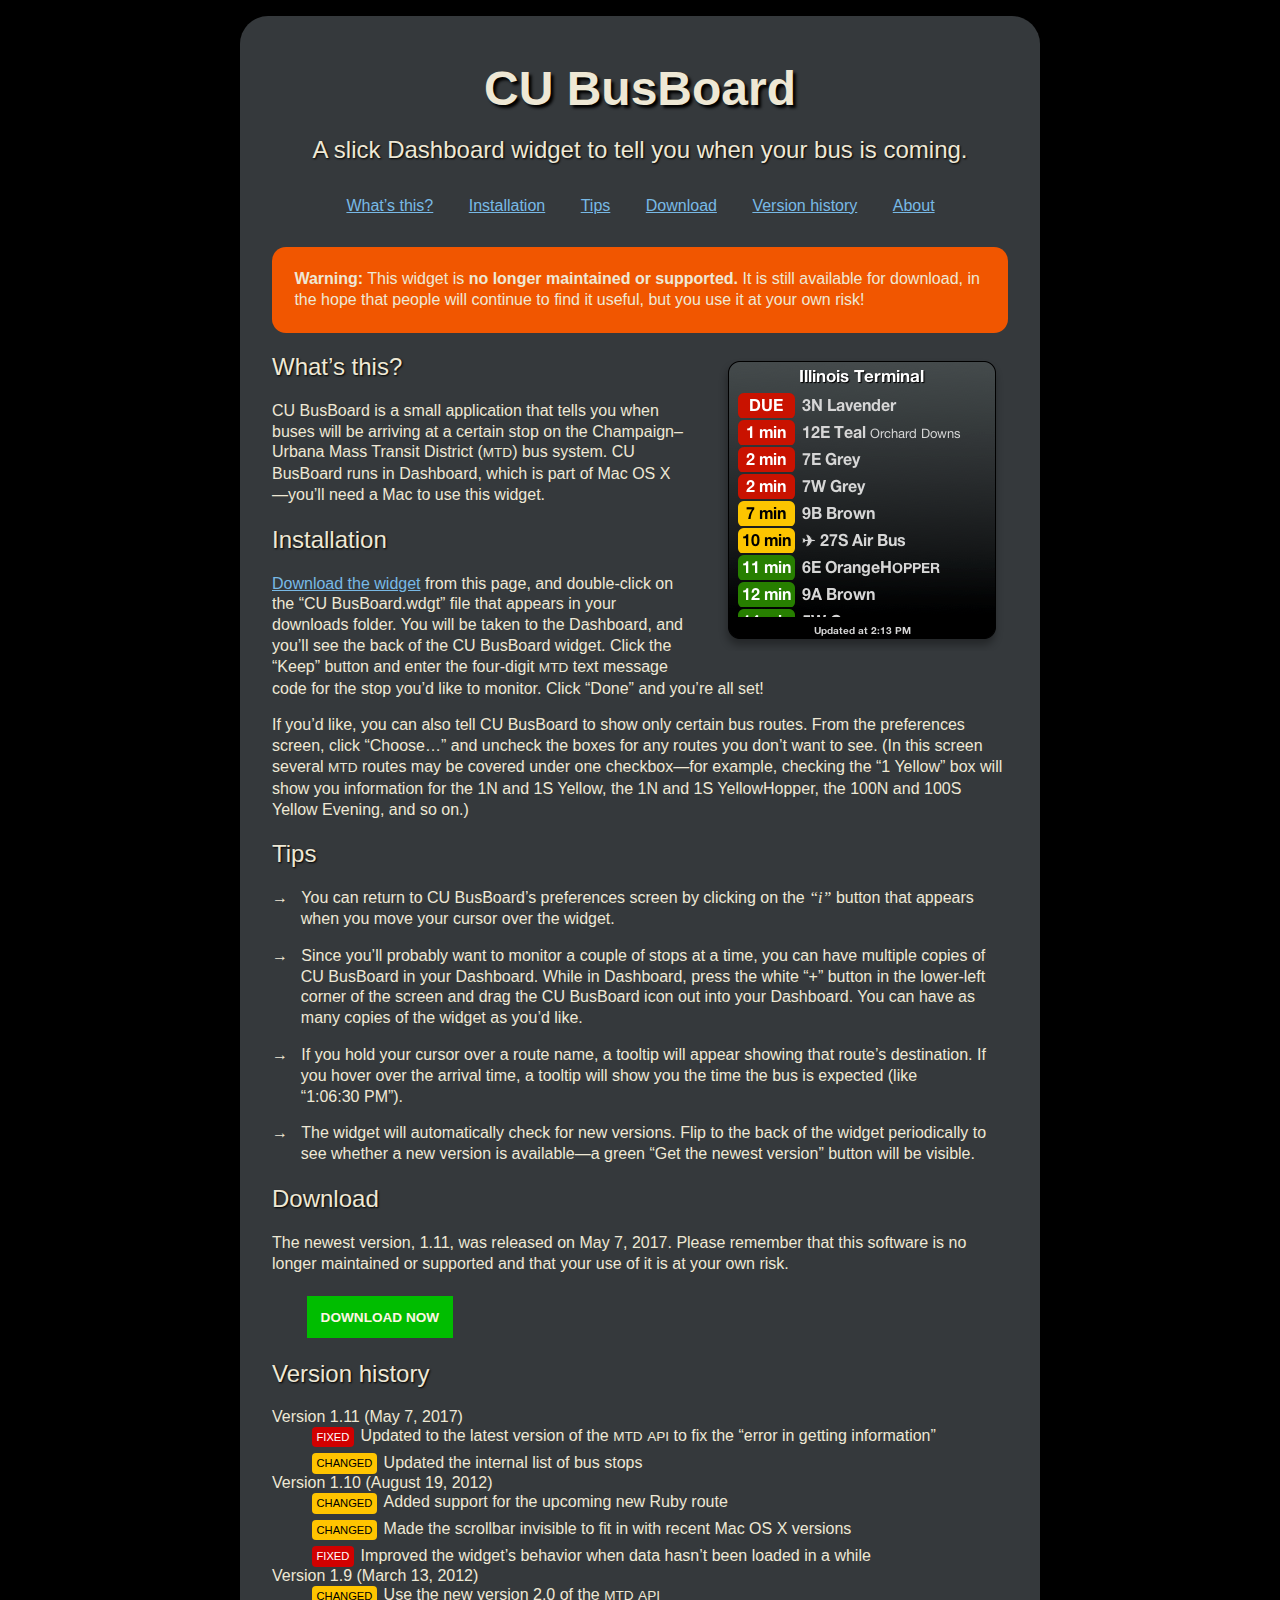
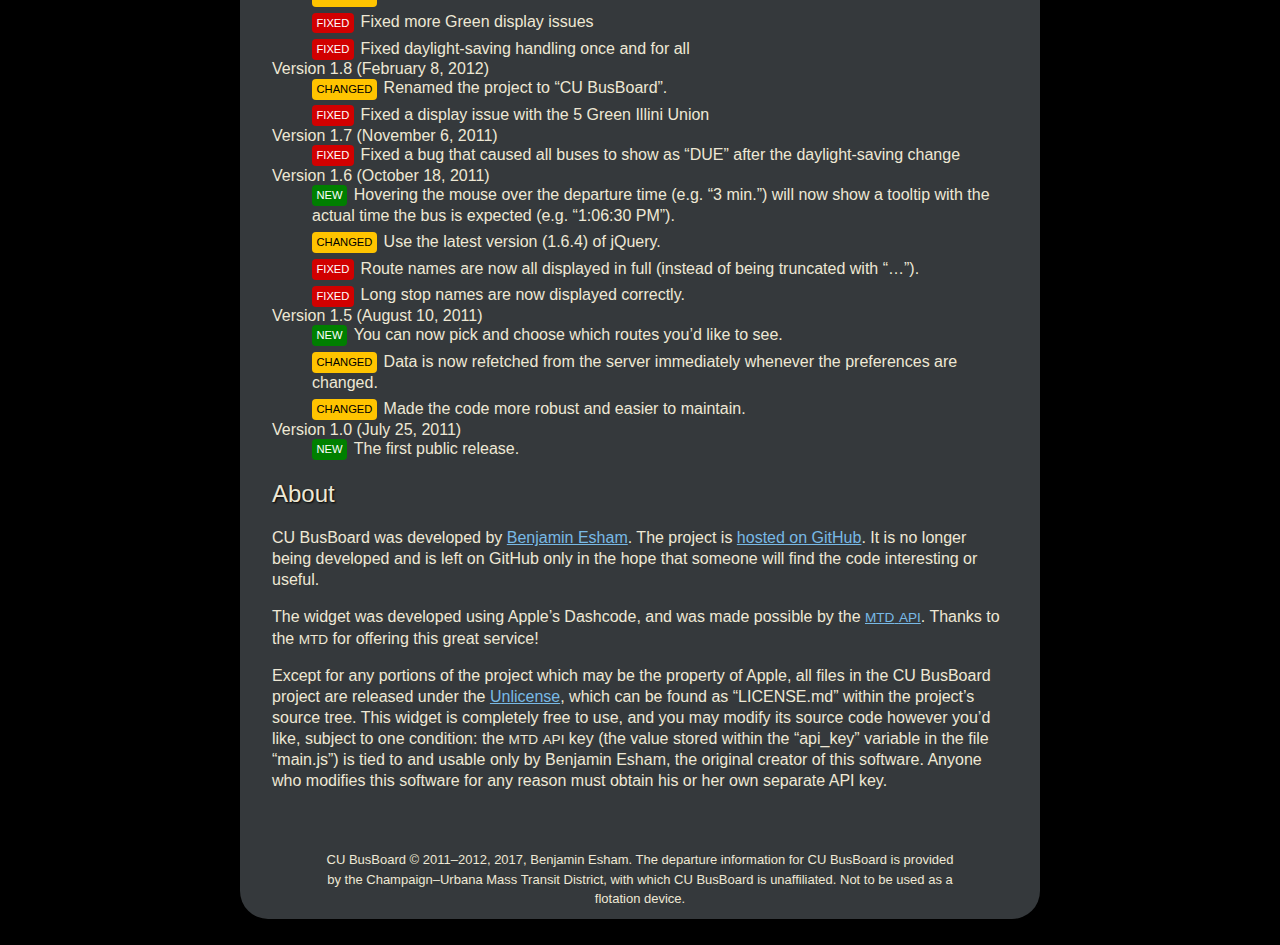
==== commit ea90c550: "Use the past tense" ====
--- a/index.html
+++ b/index.html
@@ -156,9 +156,9 @@
 
 <h2>About</h2>
 
-<p>CU BusBoard is developed by <a href="https://esham.io">Benjamin Esham</a>; please <a href="mailto:&#x63;&#x75;&#x62;&#x75;&#x73;&#x62;&#x6f;&#x61;&#x72;&#x64;&#x40;&#x62;&#x64;&#x65;&#x73;&#x68;&#x61;&#x6d;&#x2e;&#x69;&#x6e;&#x66;&#x6f;">e-mail him</a> with any questions, comments, or bug reports. Development is <a href="https://github.com/bdesham/cu-busboard">hosted on GitHub</a>—feel free to fork the project and to open a pull request if you make any exciting changes.</p>
+<p>CU BusBoard was developed by <a href="https://esham.io">Benjamin Esham</a>. The project is <a href="https://github.com/bdesham/cu-busboard">hosted on GitHub</a>. It is <strong>no longer being developed</strong> and is left on GitHub only in the hope that someone will find the code interesting or useful.</p>
 
-<p>The widget is developed using Apple’s Dashcode, and is made possible by the <a href="http://developer.cumtd.com/"><abbr>CUMTD</abbr> <abbr>API</abbr></a>. Thanks to the <abbr>CUMTD</abbr> for offering this great service!</p>
+<p>The widget was developed using Apple’s Dashcode, and was made possible by the <a href="https://developer.mtd.org/"><abbr>MTD</abbr> <abbr>API</abbr></a>. Thanks to the <abbr>MTD</abbr> for offering this great service!</p>
 
 <p>Except for any portions of the project which may be the property of Apple, all files in the CU BusBoard project are released under the <a href="http://unlicense.org">Unlicense</a>, which can be found as “LICENSE.md” within the project’s source tree. This widget is completely free to use, and you may modify its source code however you’d like, subject to one condition: the <abbr>MTD</abbr> <abbr>API</abbr> key (the value stored within the “api_key” variable in the file “main.js”) is tied to and usable only by Benjamin Esham, the original creator of this software. Anyone who modifies this software for any reason must obtain his or her own separate API key.</p>
 
